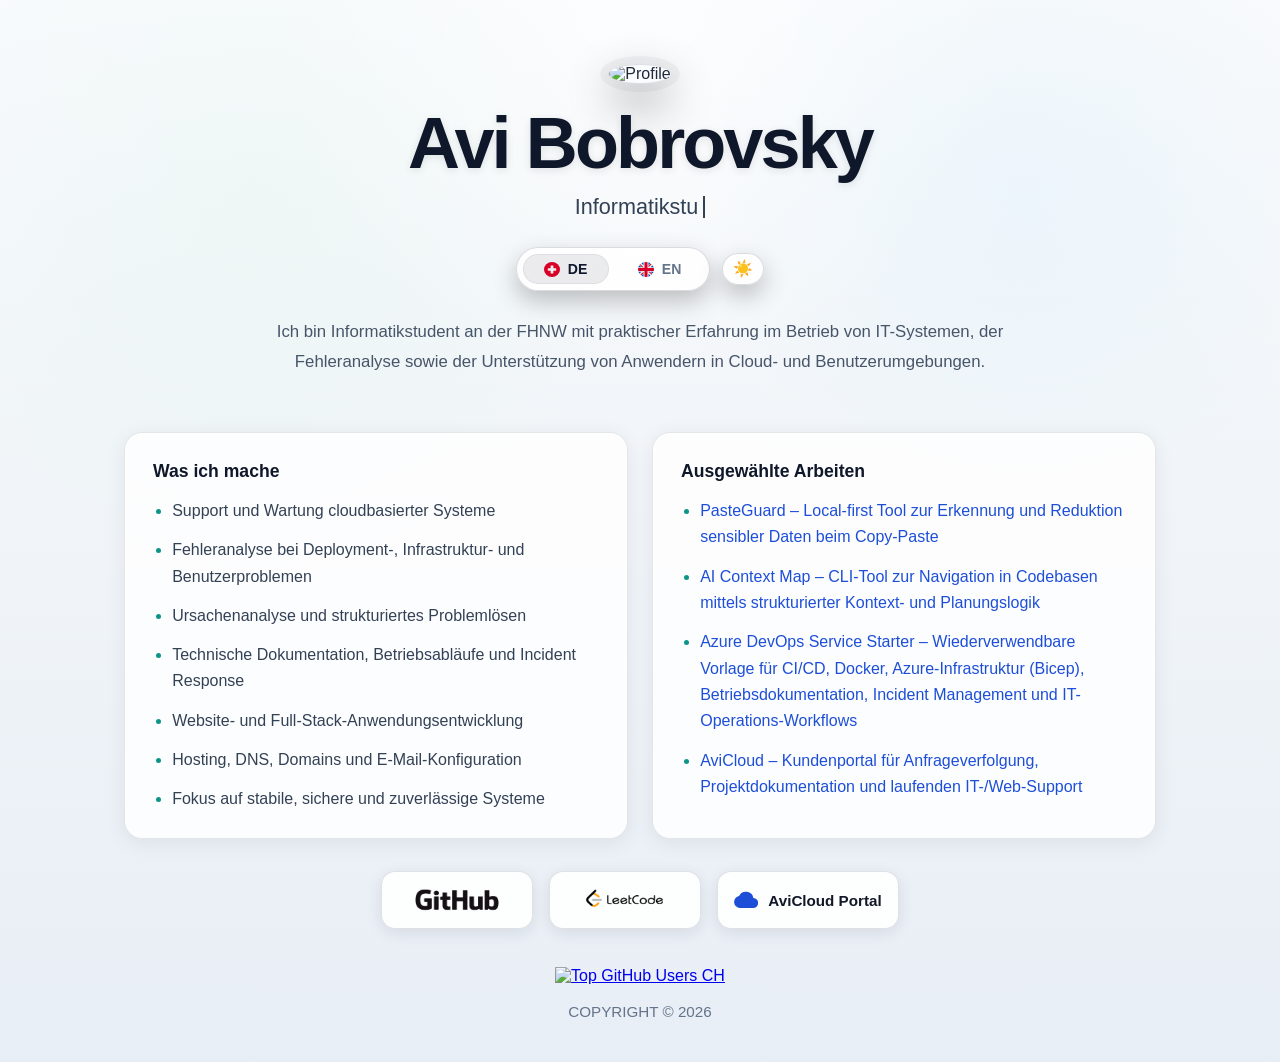
==== index.html @ 10e7a97b "feat: add client portal link and update translations for "What I do" section" ====
<!DOCTYPE html>
<html lang="de">
  <head>
    <meta charset="UTF-8" />
    <meta name="viewport" content="width=device-width, initial-scale=1.0" />
    <link rel="icon" href="favicon/favicon.ico" />
    <link
      rel="icon"
      type="image/png"
      href="favicon/favicon-96x96.png"
      sizes="96x96"
    />
    <link rel="icon" type="image/svg+xml" href="favicon/favicon.svg" />
    <link rel="shortcut icon" href="favicon/favicon.ico" />
    <link
      rel="apple-touch-icon"
      sizes="180x180"
      href="favicon/apple-touch-icon.png"
    />
    <link rel="manifest" href="favicon/site.webmanifest" />
    <title>Avi</title>
    <link rel="stylesheet" href="css/style.css" />
  </head>
  <body>
    <div class="starfield" aria-hidden="true"></div>
    <main class="container">
      <section class="hero" aria-label="Introduction">
        <img
          class="profile"
          src="https://avatars.githubusercontent.com/inspiringsource"
          alt="Profile"
        />

        <h1 data-i18n="name"></h1>

        <h2>
          <span class="type-container">
            <span class="typed-subtitle"></span>
            <span class="cursor"></span>
          </span>
        </h2>

        <div class="top-controls">
          <div class="language-switch">
            <button id="language-toggle" aria-label="Toggle language"></button>
          </div>
          <button id="theme-toggle" class="theme-toggle" type="button" aria-label="Switch to light mode" aria-pressed="false">
            <span class="theme-icon" aria-hidden="true">🌙</span>
          </button>
        </div>

        <p class="intro" data-i18n="paragraph1"></p>
      </section>

      <div class="cards">
        <section class="section" aria-labelledby="what-i-do-heading">
          <h3 id="what-i-do-heading" data-i18n="whatI_do_heading"></h3>
          <ul>
            <li data-i18n="whatI_do_item1"></li>
            <li data-i18n="whatI_do_item2"></li>
            <li data-i18n="whatI_do_item3"></li>
            <li data-i18n="whatI_do_item4"></li>
            <li data-i18n="whatI_do_item5"></li>
            <li data-i18n="whatI_do_item6"></li>
            <li data-i18n="whatI_do_item7"></li>
          </ul>
        </section>

        <section class="section" aria-labelledby="selected-work-heading">
          <h3 id="selected-work-heading" data-i18n="selected_work_heading"></h3>
          <ul class="selected-work-list">
            <li>
              <a
                href="https://github.com/pasteguard"
                target="_blank"
                rel="noopener noreferrer"
                data-i18n="selected_work_item1"
              ></a>
            </li>
            <li>
              <a
                href="https://github.com/inspiringsource/ai-context-map"
                target="_blank"
                rel="noopener noreferrer"
                data-i18n="selected_work_item2"
              ></a>
            </li>
            <li>
              <a
                href="https://github.com/inspiringsource/azure-devops-service-template"
                target="_blank"
                rel="noopener noreferrer"
                data-i18n="selected_work_item3"
              ></a>
            </li>
            <li>
              <a
                href="https://www.avicloud.ch"
                target="_blank"
                rel="noopener noreferrer"
                data-i18n="selected_work_item4"
              ></a>
            </li>
          </ul>
        </section>
      </div>

      <div class="links">
        <a
          href="https://github.com/inspiringsource"
          target="_blank"
          rel="noopener"
        >
          <img src="logo/github.png" alt="GitHub" />
        </a>
        <a
          href="https://leetcode.com/u/inspiringsource/"
          target="_blank"
          rel="noopener"
        >
          <img src="logo/leetcode.png" alt="LeetCode" />
        </a>
        <a
          class="client-portal-link"
          href="https://www.avicloud.ch"
          target="_blank"
          rel="noopener noreferrer"
        >
          <svg
            class="client-portal-icon"
            viewBox="0 0 24 24"
            aria-hidden="true"
          >
            <path
              d="M19.35 10.04A7.49 7.49 0 0 0 5.1 8.1 5.994 5.994 0 0 0 6 20h13a4.98 4.98 0 0 0 .35-9.96Z"
            />
          </svg>
          <span data-i18n="client_portal"></span>
        </a>
      </div>

      <footer>
        <a
          class="badge-link"
          href="https://github.com/gayanvoice/top-github-users/blob/main/markdown/public_contributions/switzerland.md"
          target="_blank"
          rel="noopener"
        >
          <img
            src="https://github.com/gayanvoice/top-github-users/actions/workflows/action.yml/badge.svg"
            alt="Top GitHub Users CH"
          />
        </a>
        <p class="copyright">COPYRIGHT &copy; 2026</p>
      </footer>
    </main>

    <script src="js/main.js"></script>
  </body>
</html>
---- css/style.css ----
:root {
  color-scheme: dark;
  --bg-base: #03060d;
  --color-text: #f8fafc;
  --color-h1: #ffffff;
  --color-h2: #e2e8f0;
  --color-intro: #c5d0df;
  --color-list: #cbd5e1;
  --color-list-marker: #67e8f9;
  --color-link: #dbe6f3;
  --color-link-hover: #f8fafc;
  --color-link-underline: rgba(248, 250, 252, 0.7);
  --color-section-border: rgba(148, 163, 184, 0.18);
  --color-section-h3: #f8fafc;
  --color-section-hover-border: rgba(94, 234, 212, 0.3);
  --color-section-hover-glow: rgba(94, 234, 212, 0.06);
  --color-lang-switch-bg: rgba(8, 12, 20, 0.7);
  --color-lang-switch-border: rgba(148, 163, 184, 0.18);
  --color-lang-option: #94a3b8;
  --color-lang-active: #f8fafc;
  --color-lang-active-bg: rgba(255, 255, 255, 0.08);
  --color-lang-active-shadow: rgba(255, 255, 255, 0.05);
  --color-logo-bg: rgba(255, 255, 255, 0.761);
  --color-logo-hover-bg: rgba(202, 202, 202, 0.82);
  --color-logo-border: rgba(148, 163, 184, 0.24);
  --color-logo-hover-border: rgba(103, 232, 249, 0.42);
  --color-logo-hover-glow: rgba(103, 232, 249, 0.08);
  --color-profile-border: rgba(255, 255, 255, 0.18);
  --color-profile-ring: rgba(255, 255, 255, 0.03);
  --color-copyright: #7c8aa0;
  --starfield-opacity: 0.78;
}

html[data-theme="light"] {
  color-scheme: light;
  --bg-base: #f0f4f8;
  --color-text: #1e293b;
  --color-h1: #0f172a;
  --color-h2: #334155;
  --color-intro: #475569;
  --color-list: #334155;
  --color-list-marker: #0d9488;
  --color-link: #1d4ed8;
  --color-link-hover: #1e3a8a;
  --color-link-underline: #1e3a8a;
  --color-section-border: rgba(15, 23, 42, 0.1);
  --color-section-h3: #0f172a;
  --color-section-hover-border: rgba(13, 148, 136, 0.35);
  --color-section-hover-glow: rgba(13, 148, 136, 0.05);
  --color-lang-switch-bg: rgba(255, 255, 255, 0.85);
  --color-lang-switch-border: rgba(15, 23, 42, 0.15);
  --color-lang-option: #64748b;
  --color-lang-active: #0f172a;
  --color-lang-active-bg: rgba(15, 23, 42, 0.08);
  --color-lang-active-shadow: rgba(15, 23, 42, 0.06);
  --color-logo-bg: rgba(255, 255, 255, 0.9);
  --color-logo-hover-bg: rgba(241, 245, 249, 0.95);
  --color-logo-border: rgba(15, 23, 42, 0.12);
  --color-logo-hover-border: rgba(13, 148, 136, 0.4);
  --color-logo-hover-glow: rgba(13, 148, 136, 0.08);
  --color-profile-border: rgba(15, 23, 42, 0.12);
  --color-profile-ring: rgba(15, 23, 42, 0.04);
  --color-copyright: #64748b;
  --starfield-opacity: 0.12;
}

* {
  box-sizing: border-box;
}

html,
body {
  min-height: 100%;
  background: var(--bg-base);
}

body {
  font-family: Inter, "Segoe UI", sans-serif;
  margin: 0;
  min-height: 100vh;
  background:
    radial-gradient(circle at 20% 20%, rgba(74, 222, 128, 0.05), transparent 28%),
    radial-gradient(circle at 80% 18%, rgba(56, 189, 248, 0.05), transparent 24%),
    radial-gradient(circle at 50% 0%, rgba(255, 255, 255, 0.035), transparent 32%),
    linear-gradient(180deg, #06080d 0%, #05070b 45%, #030509 100%);
  color: var(--color-text);
  position: relative;
  overflow-x: hidden;
  isolation: isolate;
}

html[data-theme="light"] body {
  background:
    radial-gradient(circle at 20% 20%, rgba(74, 222, 128, 0.04), transparent 28%),
    radial-gradient(circle at 80% 18%, rgba(56, 189, 248, 0.05), transparent 24%),
    radial-gradient(circle at 50% 0%, rgba(255, 255, 255, 0.6), transparent 32%),
    linear-gradient(180deg, #f8fafc 0%, #f1f5f9 45%, #e8eef5 100%);
}

.starfield {
  position: fixed;
  inset: 0;
  pointer-events: none;
  z-index: 0;
  overflow: hidden;
  background:
    radial-gradient(circle at 18% 28%, rgba(255, 255, 255, 0.034), transparent 0.9px),
    radial-gradient(circle at 78% 72%, rgba(205, 230, 255, 0.03), transparent 1px),
    radial-gradient(circle at 62% 54%, rgba(255, 255, 255, 0.018), transparent 1.3px);
  background-size: 250px 250px, 320px 320px, 440px 440px;
  opacity: var(--starfield-opacity);
  transform: translate3d(var(--star-x, 0px), var(--star-y, 0px), 0);
  transform-origin: center;
  transition: opacity 0.3s ease;
  will-change: transform;
}

.starfield::before,
.starfield::after {
  content: "";
  position: absolute;
  inset: 0;
  pointer-events: none;
  background-repeat: no-repeat;
}

.starfield::before {
  background:
    radial-gradient(circle at 24px 28px, rgba(255, 255, 255, 0.78) 0 0.9px, transparent 1.4px),
    radial-gradient(circle at 108px 62px, rgba(220, 235, 255, 0.72) 0 1.1px, transparent 1.7px),
    radial-gradient(circle at 182px 138px, rgba(255, 255, 255, 0.74) 0 0.95px, transparent 1.5px),
    radial-gradient(circle at 62px 196px, rgba(205, 230, 255, 0.68) 0 1px, transparent 1.6px);
  background-size: 240px 240px;
  background-position: 0 0, 0 0, 0 0, 0 120px;
  opacity: 0.58;
  animation: twinkleA 11s ease-in-out infinite alternate;
}

.starfield::after {
  background:
    radial-gradient(circle at 164px 54px, rgba(255, 255, 255, 0.54) 0 1.7px, transparent 2.5px),
    radial-gradient(circle at 96px 224px, rgba(214, 234, 255, 0.46) 0 1.45px, transparent 2.25px);
  background-size: 340px 340px;
  background-position: 36px 90px, 180px 160px;
  opacity: 0.34;
  filter: blur(0.18px);
  animation: twinkleB 15s ease-in-out infinite alternate;
}

main,
.container,
.page-shell,
.content,
.hero {
  position: relative;
  z-index: 1;
}

.container {
  max-width: 1080px;
  margin: 0 auto;
  padding: 64px 24px 36px;
  text-align: center;
  animation: pageFade 0.7s ease-out;
}

.hero {
  max-width: 760px;
  margin: 0 auto;
}

img.profile {
  border-radius: 50%;
  width: 164px;
  height: 164px;
  object-fit: cover;
  margin: 0 0 22px;
  border: 1px solid var(--color-profile-border);
  box-shadow:
    0 0 0 8px var(--color-profile-ring),
    0 18px 45px rgba(0, 0, 0, 0.45);
}

h1 {
  margin: 0 0 10px;
  font-size: clamp(2.6rem, 7vw, 4.5rem);
  line-height: 1.04;
  font-weight: 800;
  letter-spacing: -0.04em;
  color: var(--color-h1);
  text-shadow: 0 8px 32px rgba(0, 0, 0, 0.35);
}

html[data-theme="light"] h1 {
  text-shadow: 0 2px 8px rgba(0, 0, 0, 0.1);
}

h2 {
  margin: 0;
  font-size: clamp(1.05rem, 2.6vw, 1.35rem);
  font-weight: 500;
  color: var(--color-h2);
}

p {
  margin: 0;
  line-height: 1.75;
}

.intro {
  max-width: 740px;
  margin: 26px auto 0;
  font-size: 1.05rem;
  color: var(--color-intro);
}

.cards {
  display: grid;
  grid-template-columns: repeat(2, minmax(0, 1fr));
  gap: 24px;
  margin: 56px auto 0;
  align-items: stretch;
}

.section {
  height: 100%;
  display: flex;
  flex-direction: column;
  padding: 28px 28px 26px;
  border-radius: 18px;
  border: 1px solid var(--color-section-border);
  background:
    linear-gradient(180deg, rgba(15, 23, 42, 0.72), rgba(8, 12, 20, 0.86));
  box-shadow:
    0 14px 36px rgba(0, 0, 0, 0.28),
    inset 0 1px 0 rgba(255, 255, 255, 0.03);
  text-align: left;
  transition:
    transform 0.25s ease,
    border-color 0.25s ease,
    box-shadow 0.25s ease;
}

html[data-theme="light"] .section {
  background: rgba(255, 255, 255, 0.82);
  box-shadow:
    0 4px 20px rgba(15, 23, 42, 0.07),
    inset 0 1px 0 rgba(255, 255, 255, 0.9);
}

.section:hover {
  transform: translateY(-3px);
  border-color: var(--color-section-hover-border);
  box-shadow:
    0 18px 40px rgba(0, 0, 0, 0.34),
    0 0 0 1px var(--color-section-hover-glow);
}

html[data-theme="light"] .section:hover {
  box-shadow:
    0 8px 28px rgba(15, 23, 42, 0.11),
    0 0 0 1px var(--color-section-hover-glow);
}

.section h3 {
  margin: 0 0 16px;
  font-size: 1.1rem;
  color: var(--color-section-h3);
}

.section ul {
  margin: 0;
  padding-left: 1.2em;
  color: var(--color-list);
  flex: 1;
}

.section li {
  margin-bottom: 0.8em;
  line-height: 1.65;
}

.section li:last-child {
  margin-bottom: 0;
}

.section li::marker {
  color: var(--color-list-marker);
}

.selected-work-list {
  padding-left: 1.2em;
}

.selected-work-list a {
  color: var(--color-link);
  text-decoration: none;
  transition:
    color 0.2s ease,
    transform 0.2s ease,
    text-decoration-color 0.2s ease;
}

.selected-work-list a:hover,
.selected-work-list a:focus-visible {
  color: var(--color-link-hover);
  text-decoration: underline;
  text-decoration-color: var(--color-link-underline);
}

.selected-work-list a:hover {
  transform: translateX(2px);
}

.selected-work-list a:focus-visible {
  outline: none;
}

.links {
  display: flex;
  justify-content: center;
  gap: 16px;
  margin-top: 32px;
  margin-bottom: 0;
  flex-wrap: wrap;
}

.links a {
  min-width: 152px;
  min-height: 56px;
  padding: 10px 16px;
  border-radius: 14px;
  border: 1px solid var(--color-logo-border);
  background: var(--color-logo-bg);
  display: inline-flex;
  align-items: center;
  justify-content: center;
  box-shadow: 0 10px 30px rgba(0, 0, 0, 0.22);
  transition:
    transform 0.2s ease,
    border-color 0.2s ease,
    box-shadow 0.2s ease,
    background-color 0.2s ease;
}

html[data-theme="light"] .links a {
  box-shadow: 0 4px 16px rgba(15, 23, 42, 0.09);
}

.links a:hover {
  transform: translateY(-2px);
  border-color: var(--color-logo-hover-border);
  background: var(--color-logo-hover-bg);
  box-shadow:
    0 16px 32px rgba(0, 0, 0, 0.28),
    0 0 0 1px var(--color-logo-hover-glow);
}

html[data-theme="light"] .links a:hover {
  box-shadow:
    0 8px 24px rgba(15, 23, 42, 0.14),
    0 0 0 1px var(--color-logo-hover-glow);
}

.links a img {
  width: 96px;
  height: 36px;
  display: block;
}

.links .client-portal-link {
  gap: 10px;
  color: #111827;
  font-size: 0.95rem;
  font-weight: 700;
  text-decoration: none;
}

.links .client-portal-link:focus-visible {
  outline: 2px solid var(--color-logo-hover-border);
  outline-offset: 3px;
}

.client-portal-icon {
  width: 24px;
  height: 36px;
  color: var(--color-link);
  fill: currentColor;
  flex-shrink: 0;
}

.top-controls {
  display: inline-flex;
  align-items: center;
  gap: 12px;
  margin-top: 24px;
}

.language-switch {
  display: inline-flex;
  align-items: center;
  gap: 12px;
  padding: 4px;
  border-radius: 999px;
  border: 1px solid var(--color-lang-switch-border);
  background: var(--color-lang-switch-bg);
  box-shadow:
    0 10px 24px rgba(0, 0, 0, 0.24),
    inset 0 1px 0 rgba(255, 255, 255, 0.03);
}

#language-toggle {
  cursor: pointer;
  padding: 0;
  background: transparent;
  color: var(--color-h2);
  border: 0;
  border-radius: 999px;
  margin: 0;
}

.language-toggle-inner {
  display: inline-flex;
  align-items: center;
  gap: 8px;
  padding: 2px;
  border-radius: 999px;
}

.language-option {
  display: inline-flex;
  align-items: center;
  gap: 8px;
  min-width: 86px;
  justify-content: center;
  padding: 7px 12px;
  border-radius: 999px;
  color: var(--color-lang-option);
  font-size: 0.88rem;
  font-weight: 700;
  letter-spacing: 0.02em;
  transition:
    background-color 0.2s ease,
    color 0.2s ease,
    box-shadow 0.2s ease;
}

.language-option svg,
.language-option img {
  width: 1.1em;
  height: 1.1em;
  margin: 0;
  flex-shrink: 0;
}

.language-option.active {
  background: var(--color-lang-active-bg);
  color: var(--color-lang-active);
  box-shadow: inset 0 0 0 1px var(--color-lang-active-shadow);
}

.theme-toggle {
  cursor: pointer;
  padding: 7px 10px;
  background: var(--color-lang-switch-bg);
  color: var(--color-h2);
  border: 1px solid var(--color-lang-switch-border);
  border-radius: 999px;
  font-size: 1rem;
  line-height: 1;
  box-shadow:
    0 10px 24px rgba(0, 0, 0, 0.24),
    inset 0 1px 0 rgba(255, 255, 255, 0.03);
  transition:
    background 0.2s ease,
    border-color 0.2s ease,
    transform 0.15s ease,
    box-shadow 0.2s ease;
}

.theme-toggle:hover {
  transform: scale(1.08);
}

.theme-icon {
  display: block;
  line-height: 1;
}

.type-container {
  font-size: inherit;
  font-weight: 500;
  display: inline-flex;
  align-items: center;
  min-height: 1.5em;
}

footer {
  margin-top: 38px;
}

.badge-link {
  display: inline-block;
  margin-bottom: 14px;
}

.copyright {
  margin-top: 0;
  font-size: 0.95rem;
  color: var(--color-copyright);
}

.cursor {
  display: inline-block;
  width: 2px;
  height: 1em;
  background-color: currentColor;
  margin-left: 5px;
  animation: blink 0.7s infinite;
}

@keyframes pageFade {
  from {
    opacity: 0;
    transform: translateY(12px);
  }
  to {
    opacity: 1;
    transform: translateY(0);
  }
}

@keyframes twinkleA {
  0% {
    opacity: 0.48;
  }
  100% {
    opacity: 0.76;
  }
}

@keyframes twinkleB {
  0% {
    opacity: 0.34;
  }
  100% {
    opacity: 0.58;
  }
}

@keyframes blink {
  0%,
  100% {
    opacity: 1;
  }
  50% {
    opacity: 0;
  }
}

@media (prefers-reduced-motion: reduce) {
  .starfield {
    transform: none;
    will-change: auto;
  }
}

@media (max-width: 820px) {
  .container {
    padding-top: 44px;
  }

  .cards {
    grid-template-columns: 1fr;
    gap: 18px;
    margin-top: 34px;
  }
}

@media (max-width: 640px) {
  .container {
    padding: 28px 18px 22px;
  }

  img.profile {
    width: 138px;
    height: 138px;
    margin-bottom: 14px;
  }

  .intro {
    font-size: 1rem;
    margin-top: 18px;
  }

  .section {
    padding: 20px 18px;
  }

  .top-controls {
    margin-top: 16px;
  }

  .language-option {
    min-width: 78px;
    padding: 6px 10px;
    font-size: 0.88rem;
  }

  .links a {
    width: 100%;
    max-width: 220px;
  }

  .links {
    gap: 12px;
    margin-top: 24px;
  }

  footer {
    margin-top: 28px;
  }
}
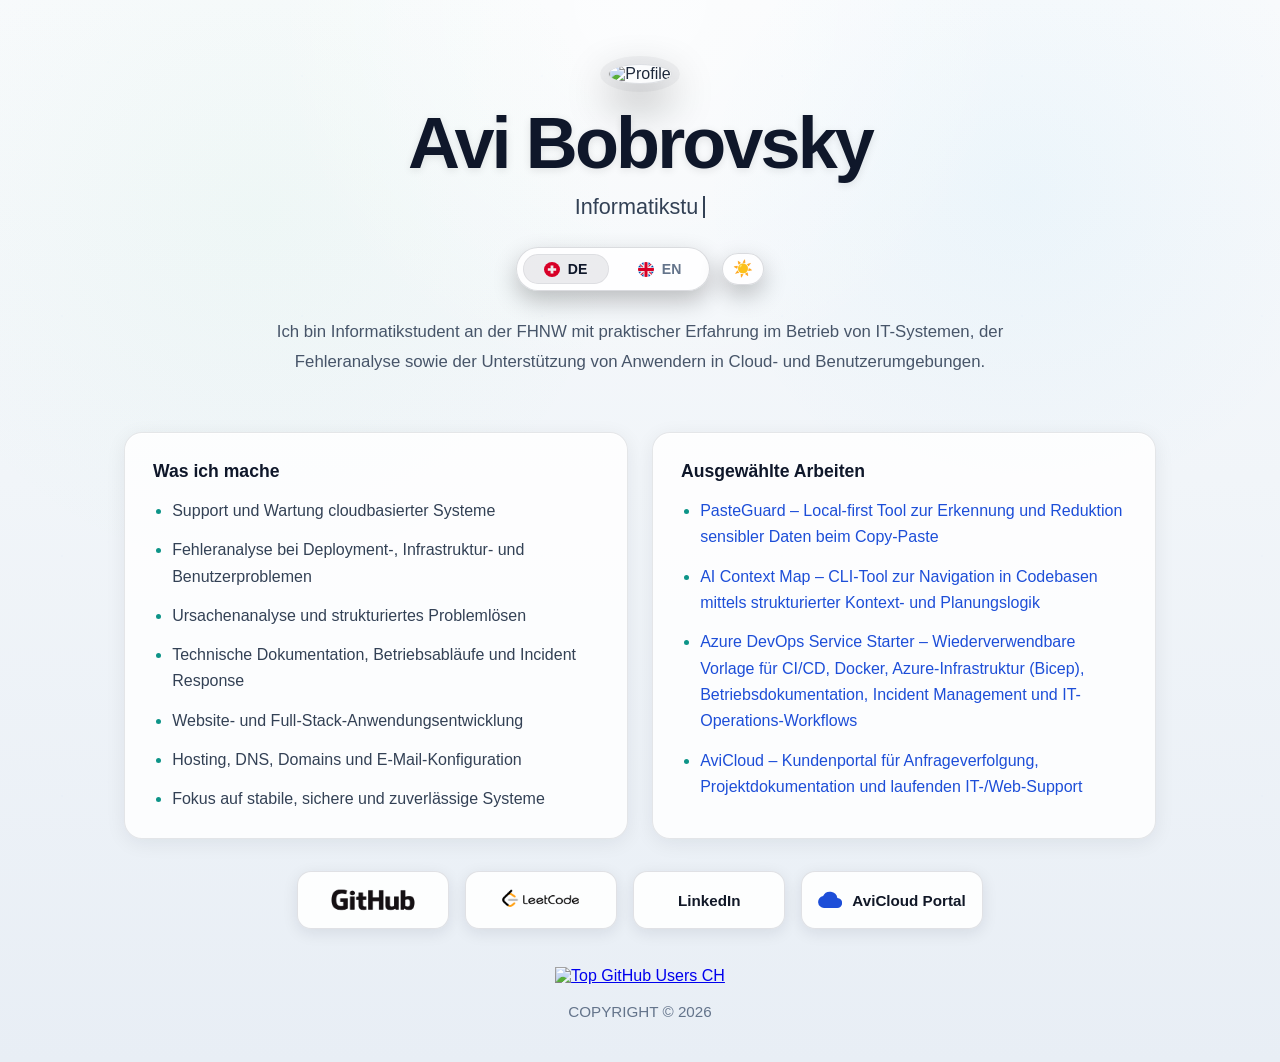
==== commit 3240e0d9: "feat: add LinkedIn link to client portal" ====
--- a/index.html
+++ b/index.html
@@ -18,7 +18,139 @@
       href="favicon/apple-touch-icon.png"
     />
     <link rel="manifest" href="favicon/site.webmanifest" />
-    <title>Avi</title>
+    <title>Avi Bobrovsky | Software Developer, IT Support & Cloud Services</title>
+    <meta
+      name="description"
+      content="Avi Bobrovsky (Abraham Bobrovsky) — Software & Web Developer offering IT Support and Cloud Services (AWS, Azure, DevOps) in Switzerland."
+    />
+    <meta
+      name="keywords"
+      content="Avi Bobrovsky, Abraham Bobrovsky, Software Developer, Web Developer, Full Stack Developer, IT Support, Cloud Services, AWS, Azure, DevOps, Switzerland, FHNW"
+    />
+    <meta name="author" content="Abraham (Avi) Bobrovsky" />
+    <link rel="canonical" href="https://inspiringsource.github.io/" />
+    <link rel="me" href="https://github.com/inspiringsource" />
+    <link rel="me" href="https://www.linkedin.com/in/avi-b-dev/" />
+
+    <!-- Open Graph -->
+    <meta property="og:type" content="website" />
+    <meta property="og:site_name" content="Inspiring Source" />
+    <meta property="og:url" content="https://inspiringsource.github.io/" />
+    <meta
+      property="og:title"
+      content="Avi Bobrovsky | Software Developer, IT Support & Cloud Services"
+    />
+    <meta
+      property="og:description"
+      content="Avi Bobrovsky (Abraham Bobrovsky) — Software & Web Developer offering IT Support and Cloud Services (AWS, Azure, DevOps) in Switzerland."
+    />
+    <meta
+      property="og:image"
+      content="https://avatars.githubusercontent.com/inspiringsource"
+    />
+
+    <!-- Twitter / X -->
+    <meta name="twitter:card" content="summary_large_image" />
+    <meta
+      name="twitter:title"
+      content="Avi Bobrovsky | Software Developer, IT Support & Cloud Services"
+    />
+    <meta
+      name="twitter:description"
+      content="Avi Bobrovsky (Abraham Bobrovsky) — Software & Web Developer offering IT Support and Cloud Services (AWS, Azure, DevOps) in Switzerland."
+    />
+    <meta
+      name="twitter:image"
+      content="https://avatars.githubusercontent.com/inspiringsource"
+    />
+
+    <!-- Structured data: Person -->
+    <script type="application/ld+json">
+      {
+        "@context": "https://schema.org",
+        "@type": "Person",
+        "name": "Abraham Bobrovsky",
+        "alternateName": "Avi Bobrovsky",
+        "url": "https://inspiringsource.github.io/",
+        "jobTitle": "Software Developer",
+        "description": "Software developer, IT support specialist, cloud enthusiast and computer science student.",
+        "image": "https://avatars.githubusercontent.com/inspiringsource",
+        "affiliation": {
+          "@type": "CollegeOrUniversity",
+          "name": "FHNW University of Applied Sciences and Arts Northwestern Switzerland"
+        },
+        "sameAs": [
+          "https://github.com/inspiringsource",
+          "https://www.linkedin.com/in/avi-b-dev/"
+        ]
+      }
+    </script>
+
+    <!-- Structured data: Professional Service -->
+    <script type="application/ld+json">
+      {
+        "@context": "https://schema.org",
+        "@type": "ProfessionalService",
+        "name": "Avi Bobrovsky",
+        "url": "https://inspiringsource.github.io/",
+        "image": "https://avatars.githubusercontent.com/inspiringsource",
+        "areaServed": "Switzerland",
+        "founder": {
+          "@type": "Person",
+          "name": "Abraham Bobrovsky",
+          "alternateName": "Avi Bobrovsky"
+        },
+        "hasOfferCatalog": {
+          "@type": "OfferCatalog",
+          "name": "Services",
+          "itemListElement": [
+            {
+              "@type": "Offer",
+              "itemOffered": {
+                "@type": "Service",
+                "name": "Web Development"
+              }
+            },
+            {
+              "@type": "Offer",
+              "itemOffered": {
+                "@type": "Service",
+                "name": "Website Hosting"
+              }
+            },
+            {
+              "@type": "Offer",
+              "itemOffered": {
+                "@type": "Service",
+                "name": "DNS Management"
+              }
+            },
+            {
+              "@type": "Offer",
+              "itemOffered": {
+                "@type": "Service",
+                "name": "Cloud Services"
+              }
+            },
+            {
+              "@type": "Offer",
+              "itemOffered": {
+                "@type": "Service",
+                "name": "IT Support"
+              }
+            },
+            {
+              "@type": "Offer",
+              "itemOffered": {
+                "@type": "Service",
+                "name": "Technical Consulting"
+              }
+            }
+          ]
+        }
+      }
+    </script>
+
     <link rel="stylesheet" href="css/style.css" />
   </head>
   <body>
@@ -109,16 +241,24 @@
         <a
           href="https://github.com/inspiringsource"
           target="_blank"
+          rel="me noopener"
+        >
+          <img src="logo/github.png" alt="GitHub" />
+        </a>
+        <a
+          href="https://leetcode.com/u/inspiringsource/"
+          target="_blank"
           rel="noopener"
         >
-          <img src="logo/github.png" alt="GitHub" />
-        </a>
-        <a
-          href="https://leetcode.com/u/inspiringsource/"
-          target="_blank"
-          rel="noopener"
-        >
           <img src="logo/leetcode.png" alt="LeetCode" />
+        </a>
+        <a
+          class="client-portal-link"
+          href="https://www.linkedin.com/in/avi-b-dev/"
+          target="_blank"
+          rel="noopener noreferrer"
+        >
+          <span>LinkedIn</span>
         </a>
         <a
           class="client-portal-link"
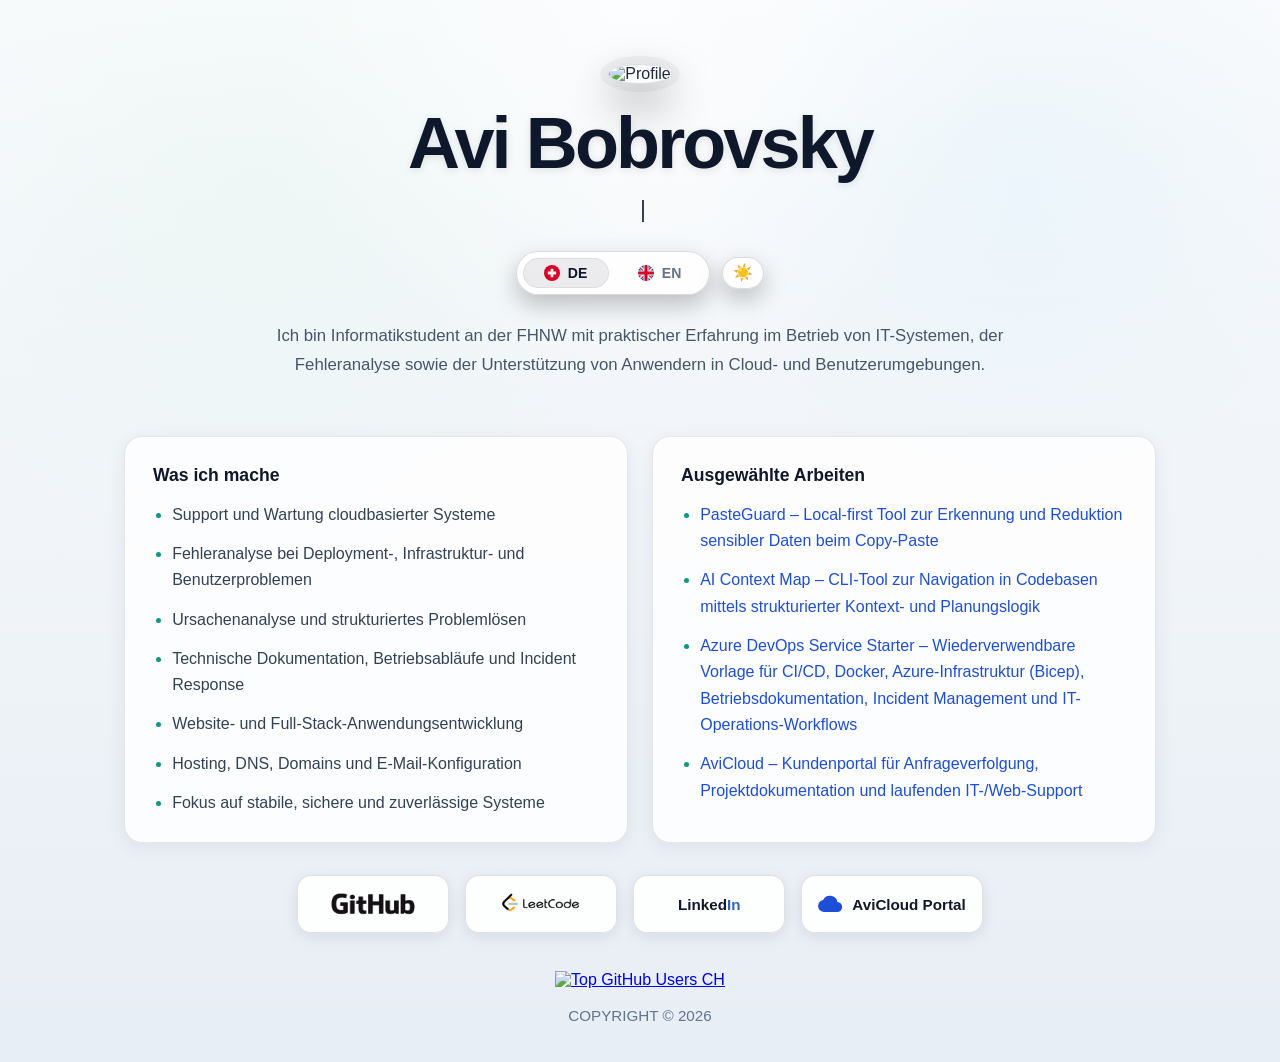
==== commit c741eb98: "feat: enhance LinkedIn link styling" ====
--- a/index.html
+++ b/index.html
@@ -258,7 +258,7 @@
           target="_blank"
           rel="noopener noreferrer"
         >
-          <span>LinkedIn</span>
+          <span>Linked<span style="color: rgb(45, 101, 188);">In</span></span>
         </a>
         <a
           class="client-portal-link"
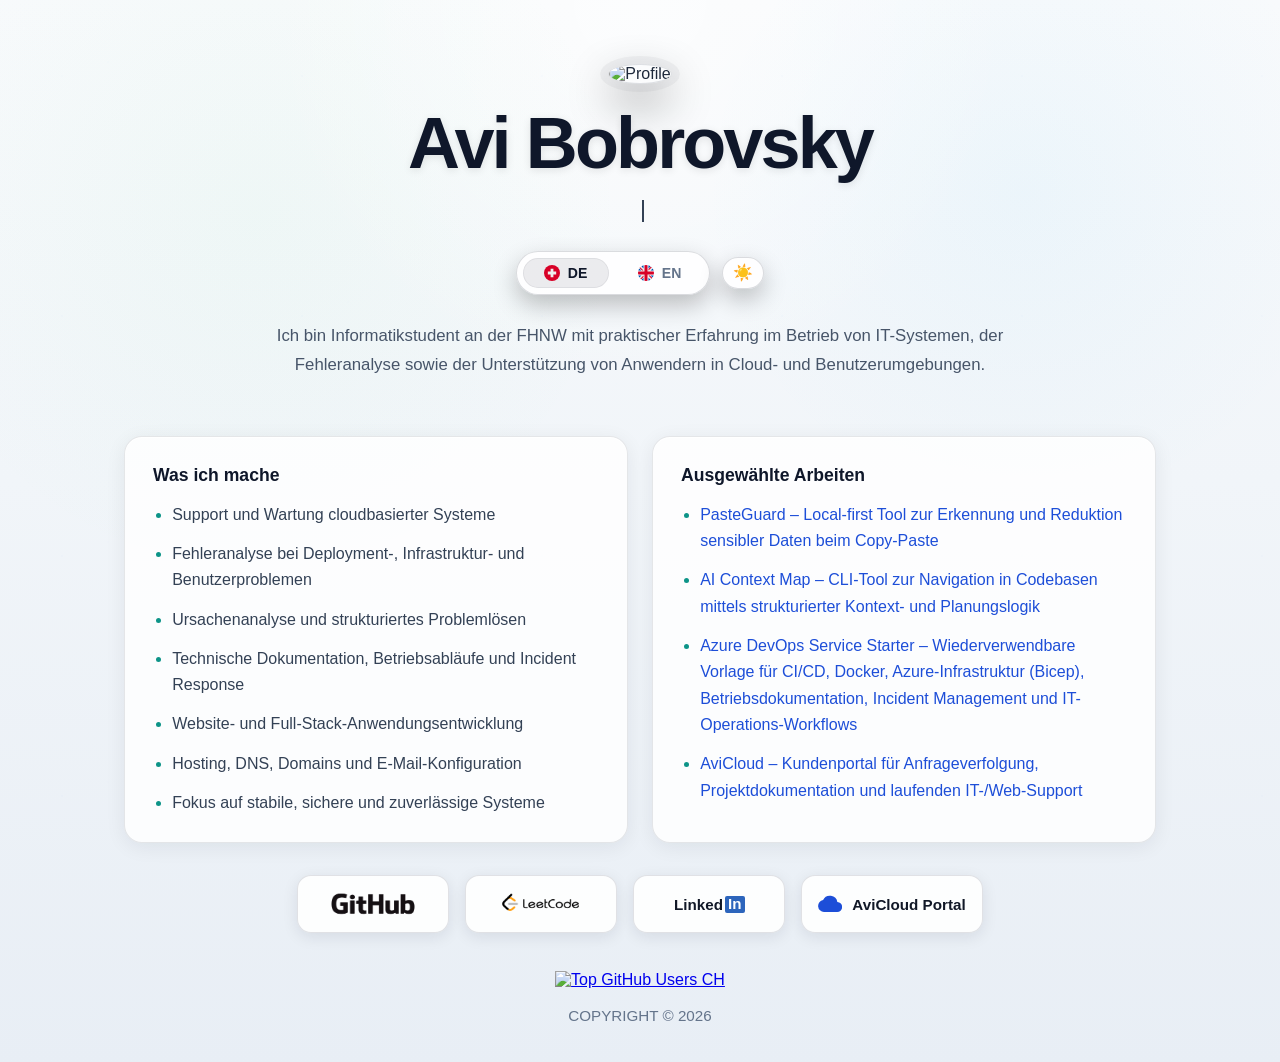
==== commit 41088205: "feat: improve LinkedIn link styling" ====
--- a/index.html
+++ b/index.html
@@ -1,4 +1,4 @@
-<!DOCTYPE html>
+<!doctype html>
 <html lang="de">
   <head>
     <meta charset="UTF-8" />
@@ -18,7 +18,9 @@
       href="favicon/apple-touch-icon.png"
     />
     <link rel="manifest" href="favicon/site.webmanifest" />
-    <title>Avi Bobrovsky | Software Developer, IT Support & Cloud Services</title>
+    <title>
+      Avi Bobrovsky | Software Developer, IT Support & Cloud Services
+    </title>
     <meta
       name="description"
       content="Avi Bobrovsky (Abraham Bobrovsky) — Software & Web Developer offering IT Support and Cloud Services (AWS, Azure, DevOps) in Switzerland."
@@ -176,7 +178,13 @@
           <div class="language-switch">
             <button id="language-toggle" aria-label="Toggle language"></button>
           </div>
-          <button id="theme-toggle" class="theme-toggle" type="button" aria-label="Switch to light mode" aria-pressed="false">
+          <button
+            id="theme-toggle"
+            class="theme-toggle"
+            type="button"
+            aria-label="Switch to light mode"
+            aria-pressed="false"
+          >
             <span class="theme-icon" aria-hidden="true">🌙</span>
           </button>
         </div>
@@ -257,8 +265,30 @@
           href="https://www.linkedin.com/in/avi-b-dev/"
           target="_blank"
           rel="noopener noreferrer"
-        >
-          <span>Linked<span style="color: rgb(45, 101, 188);">In</span></span>
+          style="text-decoration: none"
+        >
+          <span
+            style="
+              display: inline-flex;
+              align-items: center;
+              gap: 2px;
+              text-decoration: none;
+            "
+          >
+            <span>Linked</span
+            ><span
+              style="
+                display: inline-block;
+                background: #2d65bc;
+                color: #fff;
+                border-radius: 2px;
+                padding: 0 3px;
+                line-height: 1.1;
+                text-decoration: none;
+              "
+              >In</span
+            >
+          </span>
         </a>
         <a
           class="client-portal-link"
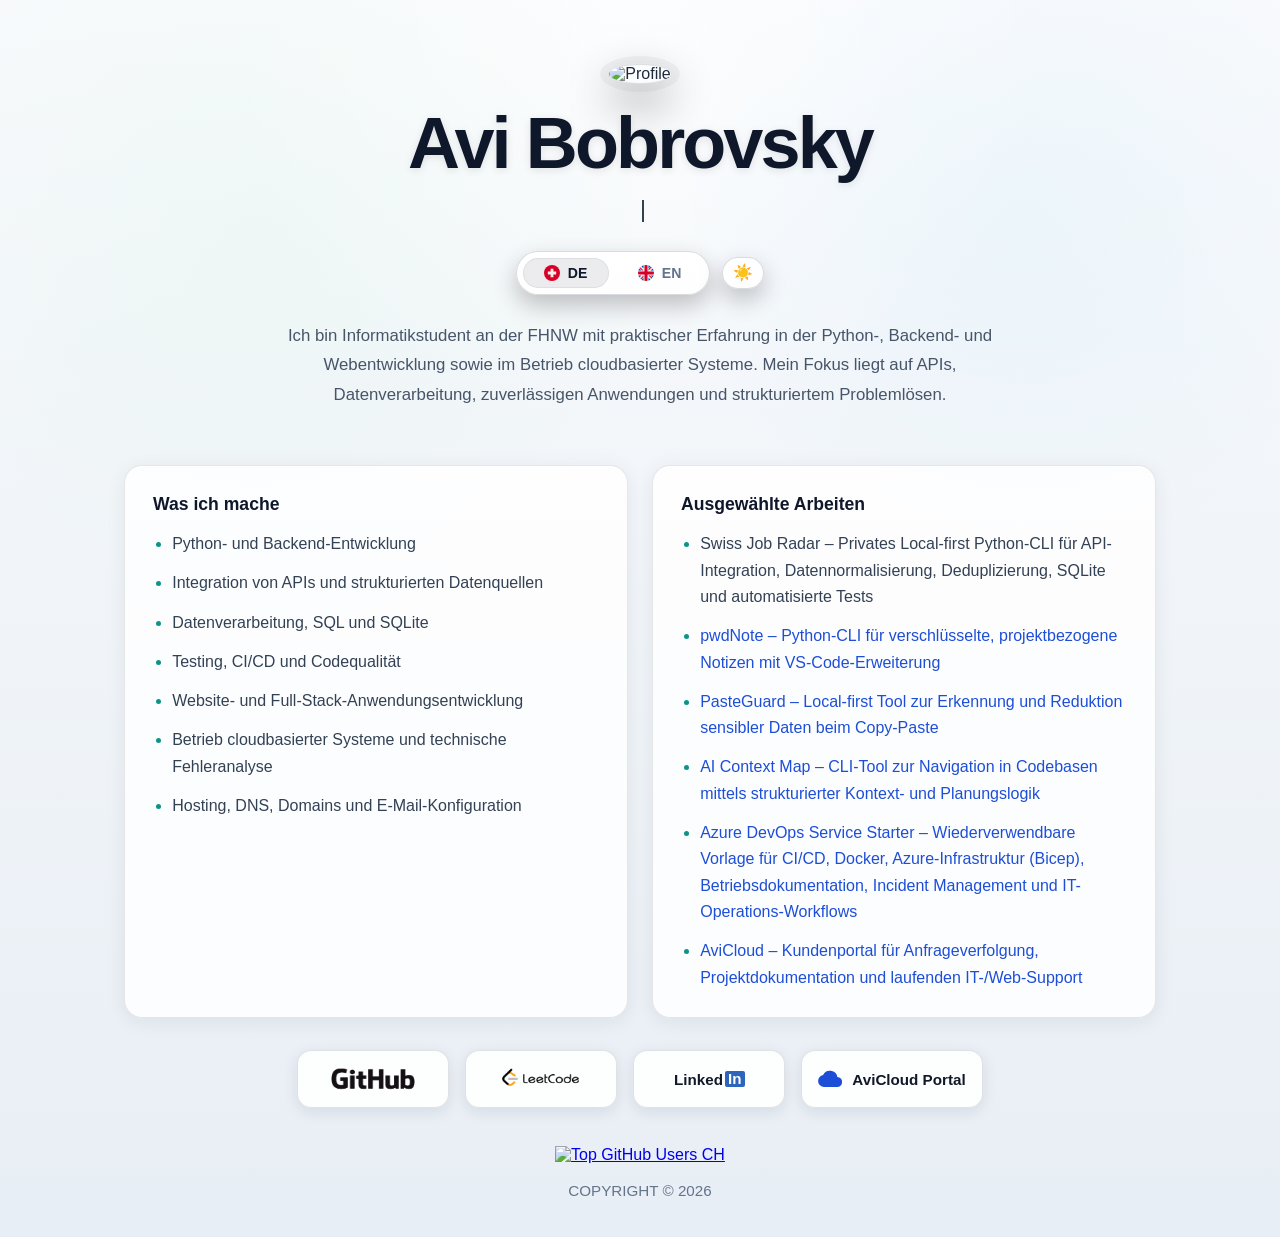
==== commit 848fa1f9: "feat: update selected work items and improve subtitles in multiple languages" ====
--- a/index.html
+++ b/index.html
@@ -210,11 +210,22 @@
           <h3 id="selected-work-heading" data-i18n="selected_work_heading"></h3>
           <ul class="selected-work-list">
             <li>
+              <span data-i18n="selected_work_item1"></span>
+            </li>
+            <li>
+              <a
+                href="https://github.com/inspiringsource/pwdnote"
+                target="_blank"
+                rel="noopener noreferrer"
+                data-i18n="selected_work_item2"
+              ></a>
+            </li>
+            <li>
               <a
                 href="https://github.com/pasteguard"
                 target="_blank"
                 rel="noopener noreferrer"
-                data-i18n="selected_work_item1"
+                data-i18n="selected_work_item3"
               ></a>
             </li>
             <li>
@@ -222,7 +233,7 @@
                 href="https://github.com/inspiringsource/ai-context-map"
                 target="_blank"
                 rel="noopener noreferrer"
-                data-i18n="selected_work_item2"
+                data-i18n="selected_work_item4"
               ></a>
             </li>
             <li>
@@ -230,7 +241,7 @@
                 href="https://github.com/inspiringsource/azure-devops-service-template"
                 target="_blank"
                 rel="noopener noreferrer"
-                data-i18n="selected_work_item3"
+                data-i18n="selected_work_item5"
               ></a>
             </li>
             <li>
@@ -238,7 +249,7 @@
                 href="https://www.avicloud.ch"
                 target="_blank"
                 rel="noopener noreferrer"
-                data-i18n="selected_work_item4"
+                data-i18n="selected_work_item6"
               ></a>
             </li>
           </ul>
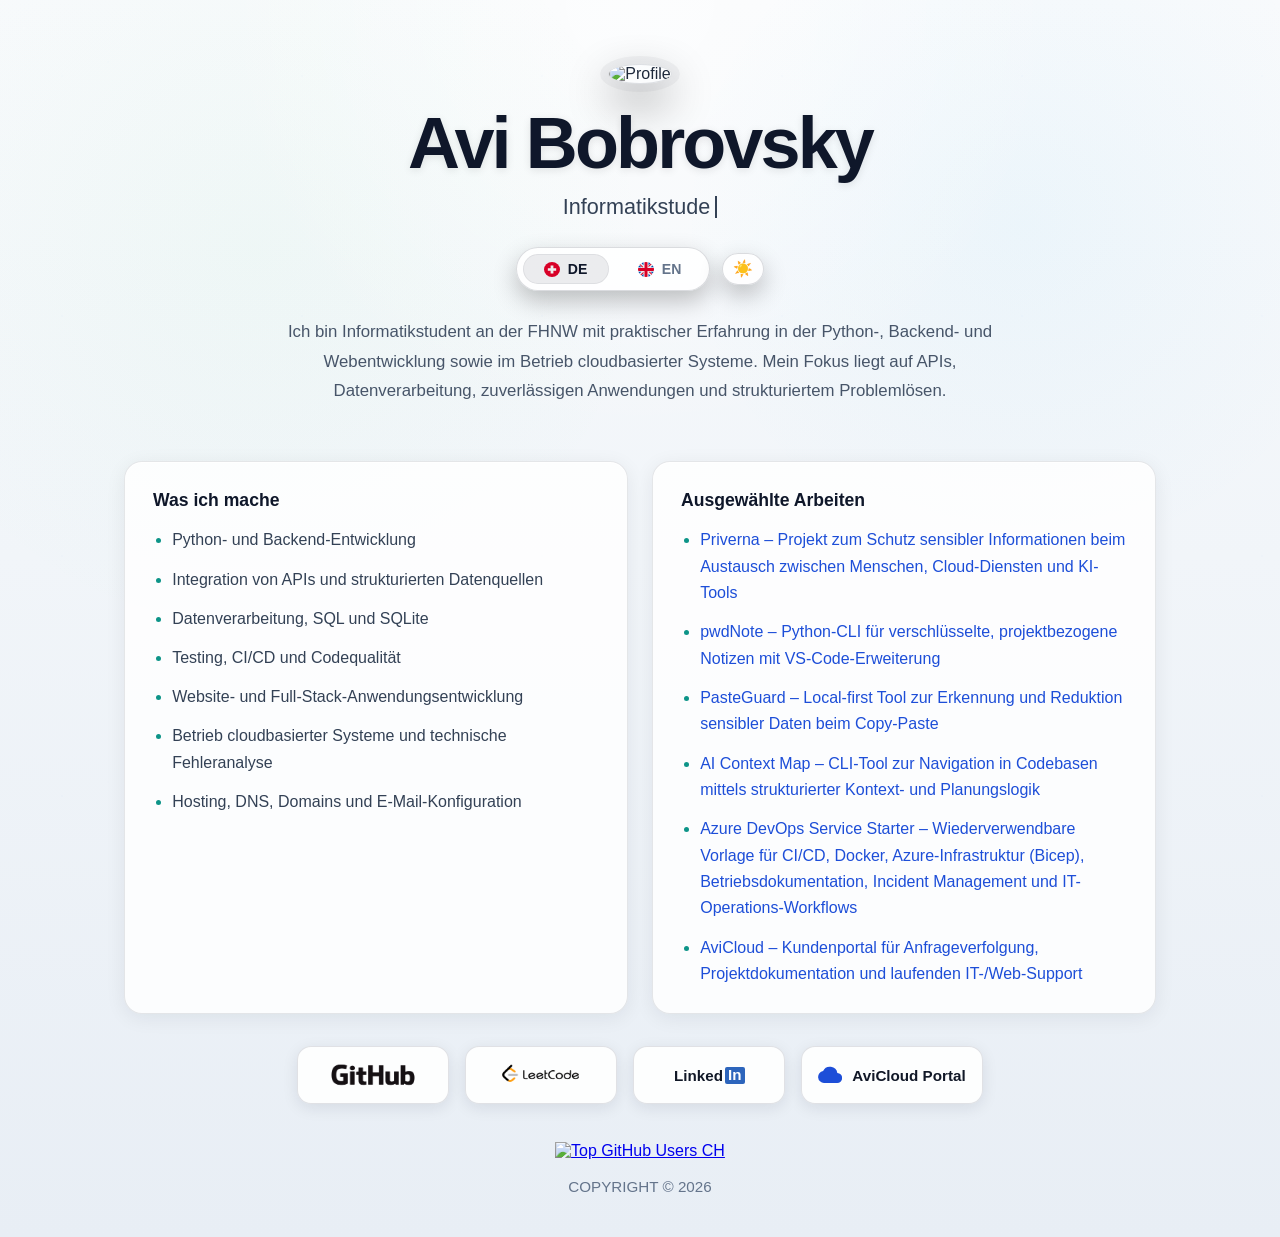
==== commit c867c2f1: "Update selected work item descriptions to reflect new project details for Priverna" ====
--- a/index.html
+++ b/index.html
@@ -210,7 +210,12 @@
           <h3 id="selected-work-heading" data-i18n="selected_work_heading"></h3>
           <ul class="selected-work-list">
             <li>
-              <span data-i18n="selected_work_item1"></span>
+              <a
+                href="https://priverna.ch/"
+                target="_blank"
+                rel="noopener noreferrer"
+                data-i18n="selected_work_item1"
+              ></a>
             </li>
             <li>
               <a
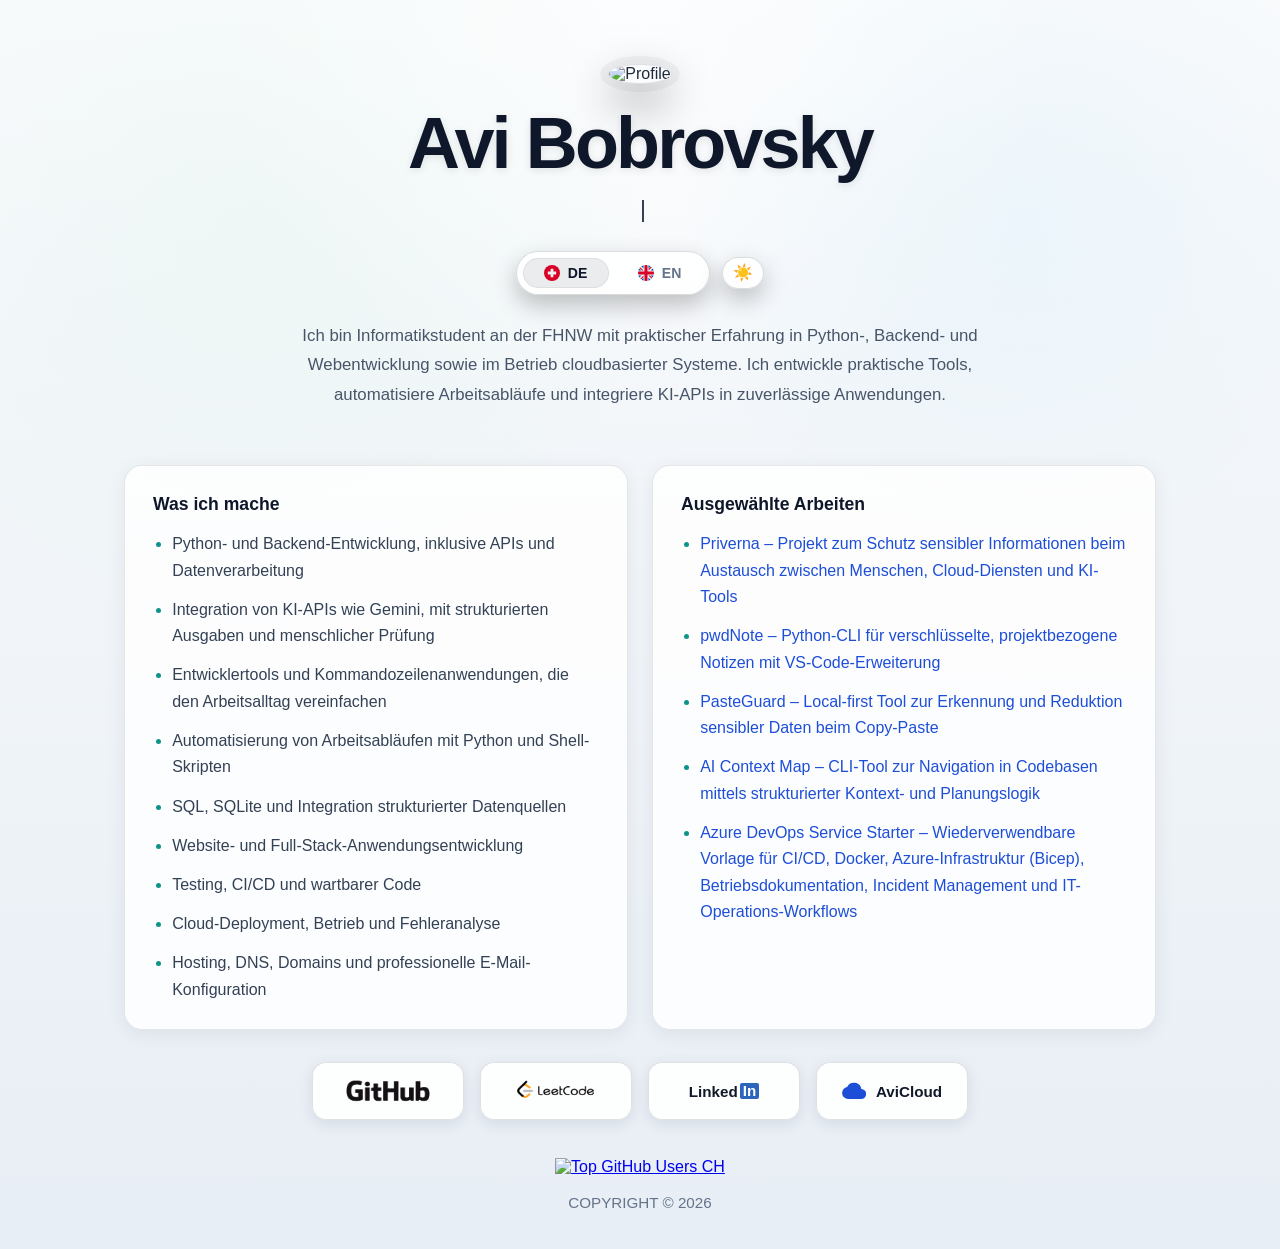
==== commit 4c02d4ff: "feat: enhance translations and add new work items for improved clarity" ====
--- a/index.html
+++ b/index.html
@@ -203,6 +203,8 @@
             <li data-i18n="whatI_do_item5"></li>
             <li data-i18n="whatI_do_item6"></li>
             <li data-i18n="whatI_do_item7"></li>
+            <li data-i18n="whatI_do_item8"></li>
+            <li data-i18n="whatI_do_item9"></li>
           </ul>
         </section>
 
@@ -247,14 +249,6 @@
                 target="_blank"
                 rel="noopener noreferrer"
                 data-i18n="selected_work_item5"
-              ></a>
-            </li>
-            <li>
-              <a
-                href="https://www.avicloud.ch"
-                target="_blank"
-                rel="noopener noreferrer"
-                data-i18n="selected_work_item6"
               ></a>
             </li>
           </ul>
